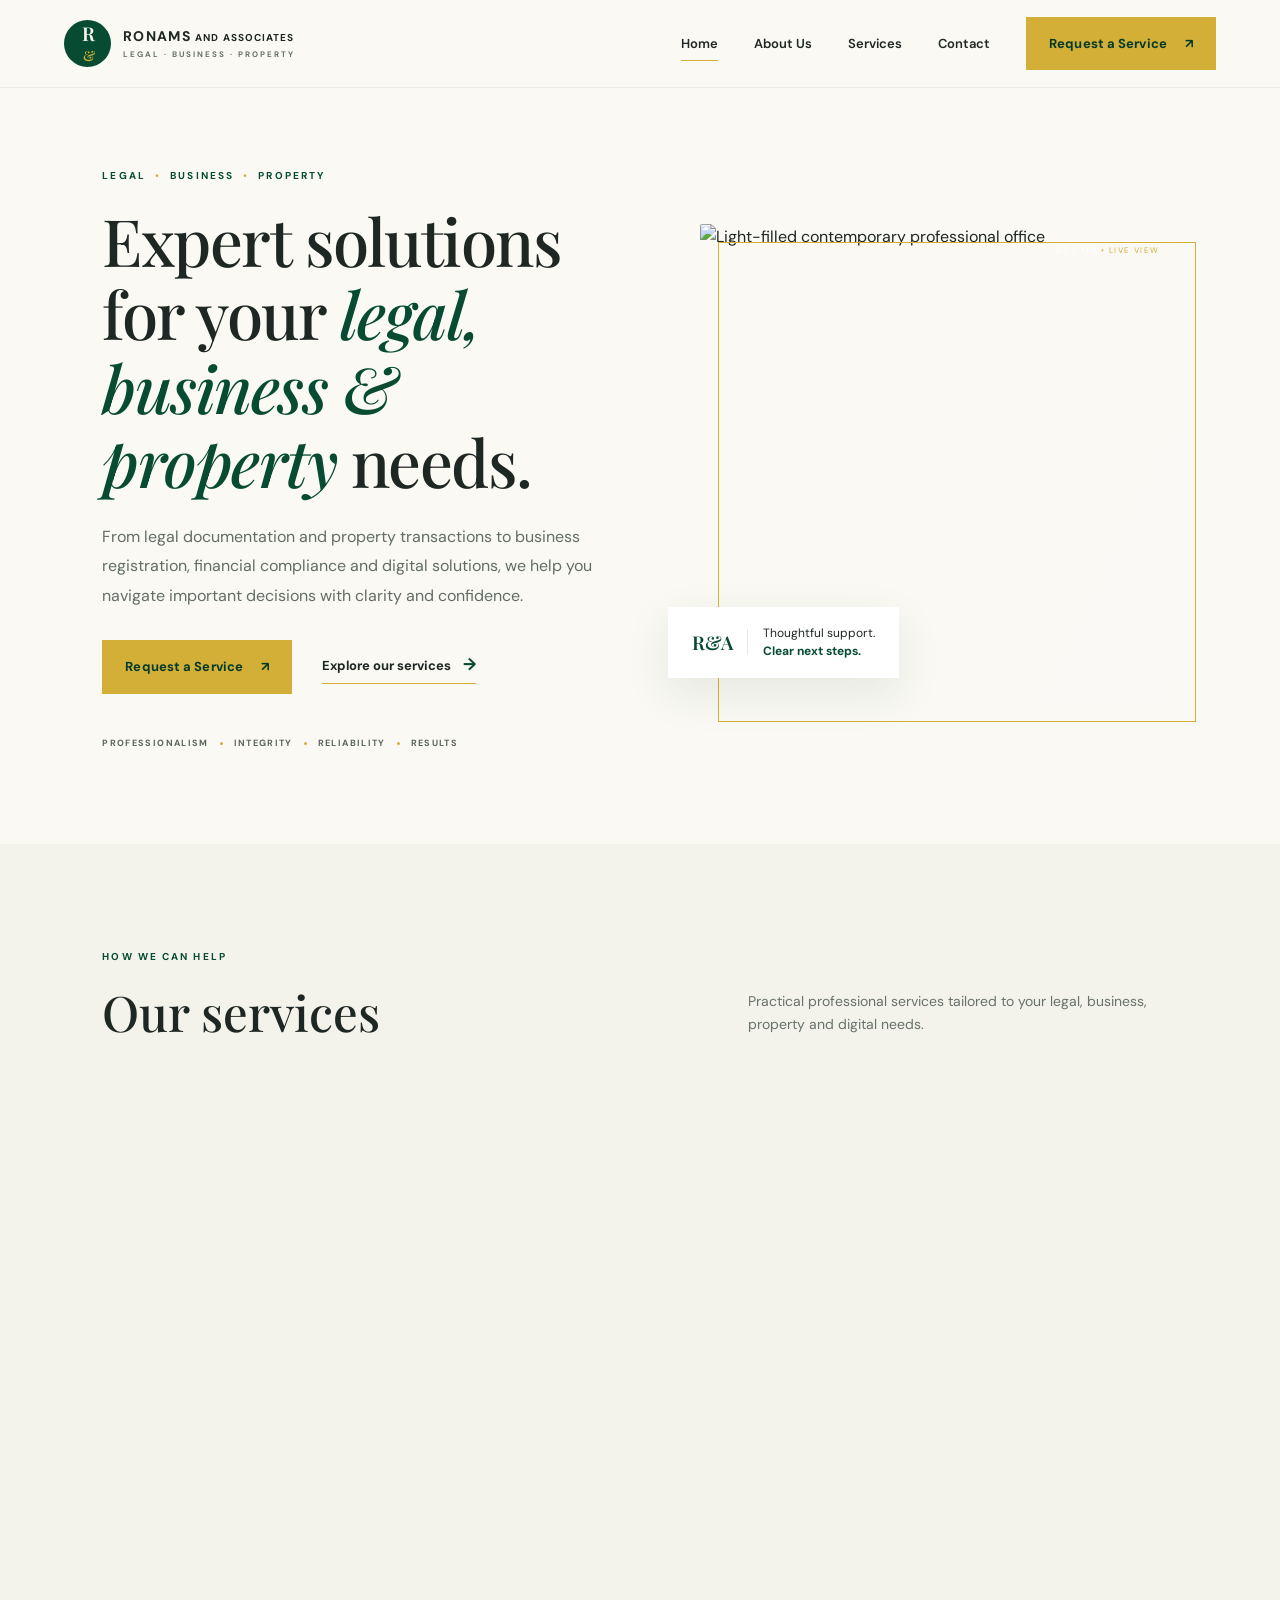
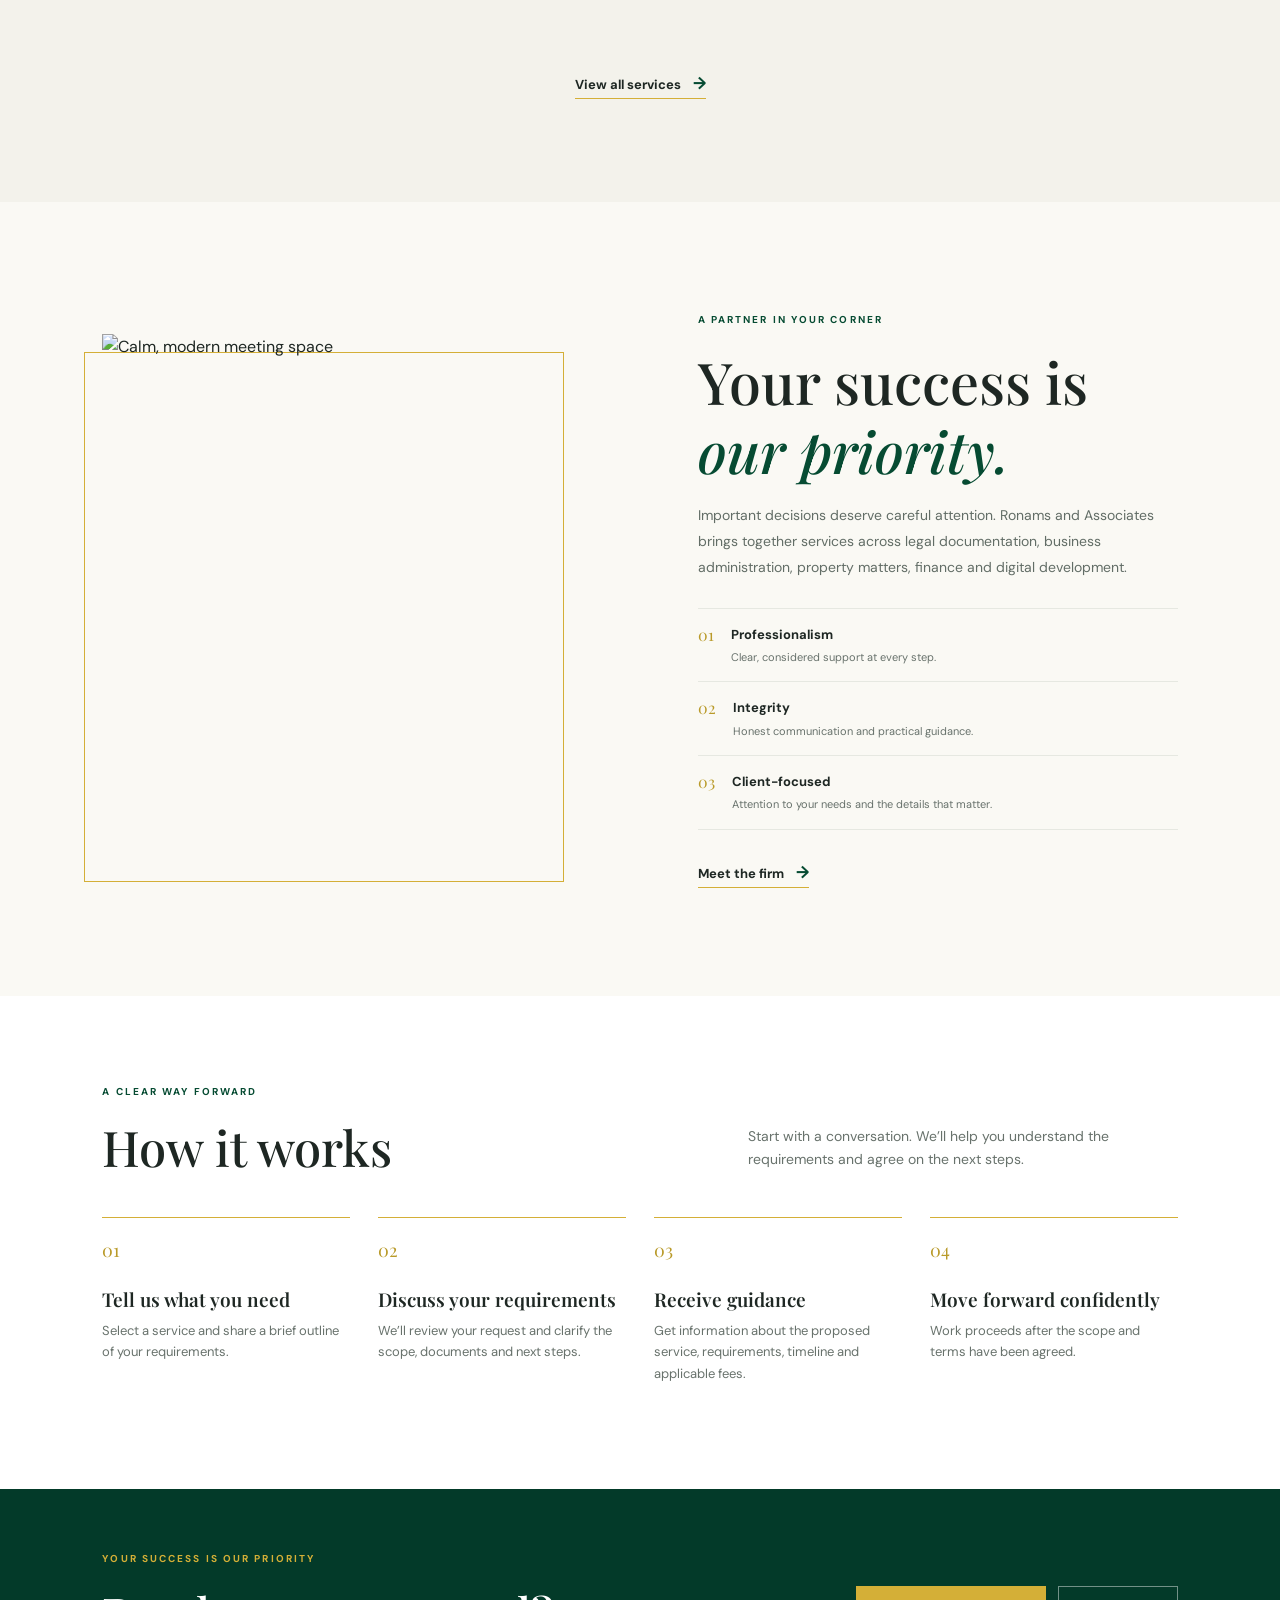
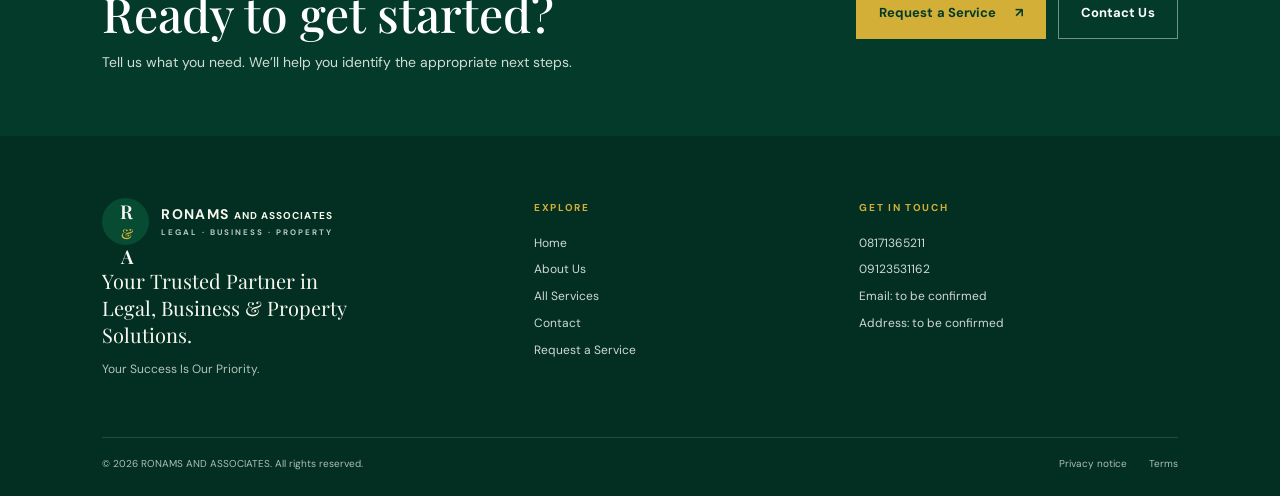
==== index.html @ 2ce117ce "Initial Ronams and Associates website" ====
<!doctype html>
<html lang="en"><head><meta charset="utf-8"><meta name="viewport" content="width=device-width,initial-scale=1"><meta name="theme-color" content="#064b32"><title>Ronams and Associates | Legal, Business & Property Solutions</title><meta name="description" content="Professional support for legal documentation, property matters, business registration, tax assistance and digital development in Nigeria."><meta property="og:title" content="Ronams and Associates"><meta property="og:description" content="Your trusted partner in legal, business and property solutions."><meta property="og:type" content="website"><link rel="icon" href="favicon.svg" type="image/svg+xml"><link rel="stylesheet" href="styles.css"><script defer src="config.js"></script><script defer src="site.js"></script></head><body>
<header class="header"><a class="brand" href="index.html" aria-label="Ronams and Associates home"><span class="brand-mark">R<span>&</span>A</span><span class="brand-name">RONAMS <b>AND ASSOCIATES</b><small>LEGAL · BUSINESS · PROPERTY</small></span></a><button class="menu-toggle" aria-expanded="false" aria-controls="nav" aria-label="Open menu"><i></i><i></i></button><nav id="nav" class="nav"><a class="active" href="index.html">Home</a><a href="about.html">About Us</a><a href="services.html">Services</a><a href="contact.html">Contact</a><a class="button button-gold nav-cta" href="request.html">Request a Service <span>↗</span></a></nav></header>
<main><section class="hero"><div class="hero-copy"><p class="eyebrow">LEGAL <span>•</span> BUSINESS <span>•</span> PROPERTY</p><h1>Expert solutions for your <em>legal, business & property</em> needs.</h1><p class="lead">From legal documentation and property transactions to business registration, financial compliance and digital solutions, we help you navigate important decisions with clarity and confidence.</p><div class="hero-actions"><a class="button button-gold" href="request.html">Request a Service <span>↗</span></a><a class="text-link" href="services.html">Explore our services <span>→</span></a></div><p class="trust-line"><span>Professionalism</span><i></i><span>Integrity</span><i></i><span>Reliability</span><i></i><span>Results</span></p></div><div class="hero-visual"><img src="https://images.unsplash.com/photo-1497366754035-f200968a6e72?auto=format&fit=crop&w=1200&q=85" alt="Light-filled contemporary professional office"><div class="image-caption"><span class="caption-mark">R&A</span><span>Thoughtful support.<br><b>Clear next steps.</b></span></div><span class="visual-index">01 / 04</span></div></section>
<section class="section services-preview"><div class="section-heading"><div><p class="eyebrow">HOW WE CAN HELP</p><h2>Our services</h2></div><p>Practical professional services tailored to your legal, business, property and digital needs.</p></div><div class="service-grid" id="service-grid"></div><div class="center"><a class="text-link" href="services.html">View all services <span>→</span></a></div></section>
<section class="values-section"><div class="values-image"><img src="https://images.unsplash.com/photo-1497366811353-6870744d04b2?auto=format&fit=crop&w=1100&q=85" alt="Calm, modern meeting space"></div><div class="values-copy"><p class="eyebrow">A PARTNER IN YOUR CORNER</p><h2>Your success is<br><em>our priority.</em></h2><p class="lead">Important decisions deserve careful attention. Ronams and Associates brings together services across legal documentation, business administration, property matters, finance and digital development.</p><div class="value-list"><div><b>01</b><span><strong>Professionalism</strong><small>Clear, considered support at every step.</small></span></div><div><b>02</b><span><strong>Integrity</strong><small>Honest communication and practical guidance.</small></span></div><div><b>03</b><span><strong>Client-focused</strong><small>Attention to your needs and the details that matter.</small></span></div></div><a class="text-link" href="about.html">Meet the firm <span>→</span></a></div></section>
<section class="section process"><div class="section-heading"><div><p class="eyebrow">A CLEAR WAY FORWARD</p><h2>How it works</h2></div><p>Start with a conversation. We’ll help you understand the requirements and agree on the next steps.</p></div><div class="steps"><article><span>01</span><h3>Tell us what you need</h3><p>Select a service and share a brief outline of your requirements.</p></article><article><span>02</span><h3>Discuss your requirements</h3><p>We’ll review your request and clarify the scope, documents and next steps.</p></article><article><span>03</span><h3>Receive guidance</h3><p>Get information about the proposed service, requirements, timeline and applicable fees.</p></article><article><span>04</span><h3>Move forward confidently</h3><p>Work proceeds after the scope and terms have been agreed.</p></article></div></section>
<section class="cta-band"><div><p class="eyebrow">YOUR SUCCESS IS OUR PRIORITY</p><h2>Ready to get started?</h2><p>Tell us what you need. We’ll help you identify the appropriate next steps.</p></div><div class="cta-actions"><a class="button button-gold" href="request.html">Request a Service <span>↗</span></a><a class="button button-outline" href="contact.html">Contact Us</a></div></section></main>
<footer id="footer"></footer></body></html>
---- styles.css ----
@import url('https://fonts.googleapis.com/css2?family=DM+Sans:wght@400;500;600;700&family=Playfair+Display:ital,wght@0,500;0,600;0,700;1,500;1,600&display=swap');
:root{--green:#064b32;--deep:#033a29;--gold:#d4af37;--ivory:#faf9f4;--white:#fff;--ink:#1e2723;--muted:#68726c;--line:#e6e8e1;--serif:'Playfair Display',Georgia,serif;--sans:'DM Sans',Arial,sans-serif}*{box-sizing:border-box}html{scroll-behavior:smooth}body{margin:0;background:var(--ivory);color:var(--ink);font-family:var(--sans);font-size:16px;line-height:1.65}img{max-width:100%;display:block}a{color:inherit;text-decoration:none}button,input,select,textarea{font:inherit}.header{height:88px;padding:0 max(5vw,24px);display:flex;align-items:center;justify-content:space-between;background:rgba(250,249,244,.96);position:sticky;top:0;z-index:20;border-bottom:1px solid rgba(30,39,35,.06);transition:box-shadow .25s}.header.scrolled{box-shadow:0 8px 28px #132a2010}.brand{display:flex;align-items:center;gap:12px}.brand-mark{font:600 19px var(--serif);color:var(--ivory);background:var(--green);height:47px;width:47px;border-radius:50%;display:grid;place-items:center;letter-spacing:-2px}.brand-mark span{color:var(--gold);font-size:14px}.brand-name{font-size:14px;letter-spacing:1.3px;font-weight:700;line-height:1.2}.brand-name b{font-size:10px;letter-spacing:1.1px}.brand-name small{display:block;font-size:8px;letter-spacing:2px;color:var(--muted);margin-top:5px}.nav{display:flex;align-items:center;gap:36px;font-size:13px;font-weight:600}.nav>a:not(.button){padding:12px 0;position:relative}.nav>a:not(.button):after{content:'';height:1px;width:0;position:absolute;bottom:5px;left:0;background:var(--gold);transition:width .2s}.nav>a:hover:after,.nav>a.active:after{width:100%}.menu-toggle{display:none}.button{display:inline-flex;align-items:center;justify-content:center;gap:18px;padding:15px 22px;font-weight:700;font-size:13px;letter-spacing:.1px;min-height:50px;border:1px solid transparent;transition:transform .2s,background .2s;cursor:pointer}.button:hover{transform:translateY(-2px)}.button-gold{background:var(--gold);color:var(--deep)}.button-gold:hover{background:#e1c354}.button-green{background:var(--green);color:white}.button-green:hover{background:var(--deep)}.button-outline{border-color:#ffffff70;color:white}.button-outline:hover{background:#ffffff12}.hero{min-height:635px;padding:70px max(8vw,32px) 74px;display:grid;grid-template-columns:1.03fr .97fr;gap:7vw;align-items:center;max-width:1600px;margin:auto}.hero-copy{padding:10px 0}.eyebrow{font-size:10px;letter-spacing:2.1px;font-weight:700;color:var(--green);margin:0 0 18px}.eyebrow span{color:var(--gold);padding:0 5px}.hero h1,.page-hero h1{font:500 clamp(44px,5.1vw,72px)/1.13 var(--serif);letter-spacing:-1.5px;margin:0 0 24px;max-width:690px}.hero h1 em,.page-hero h1 em,.values-copy h2 em,.about-intro h2 em{color:var(--green);font-weight:500}.lead{font-size:16px;color:#626d66;line-height:1.85;max-width:560px}.hero-actions{display:flex;align-items:center;gap:30px;margin-top:30px}.text-link{font-size:13px;font-weight:700;border-bottom:1px solid var(--gold);padding-bottom:5px}.text-link span{color:var(--green);padding-left:9px;font-size:17px}.trust-line{display:flex;align-items:center;gap:11px;margin-top:42px;text-transform:uppercase;font-size:9px;letter-spacing:1.35px;font-weight:700;color:#59645d}.trust-line i{height:3px;width:3px;background:var(--gold);border-radius:50%}.hero-visual{height:480px;position:relative}.hero-visual>img{width:100%;height:100%;object-fit:cover;object-position:center;border-radius:2px}.hero-visual:after{content:'';position:absolute;inset:18px -18px -18px 18px;border:1px solid var(--gold);z-index:-1}.image-caption{position:absolute;left:-32px;bottom:26px;background:white;padding:17px 24px;display:flex;align-items:center;gap:15px;box-shadow:0 15px 45px #203c2a18;font-size:12px;line-height:1.55}.image-caption b{color:var(--green)}.caption-mark{font:600 19px var(--serif);color:var(--green);border-right:1px solid var(--line);padding-right:14px}.visual-index{position:absolute;top:18px;right:18px;color:white;font-size:10px;letter-spacing:1.4px}.section{padding:105px max(8vw,32px);max-width:1600px;margin:0 auto}.services-preview{background:#f3f2eb;max-width:none;padding-left:max(8vw,32px);padding-right:max(8vw,32px)}.section-heading{display:flex;justify-content:space-between;align-items:end;gap:40px;margin-bottom:40px;max-width:1360px;margin-left:auto;margin-right:auto}.section-heading h2,.values-copy h2,.about-intro h2,.values-page h2,.audience h2,.contact-info h2,.form-card h2,.request-aside h2{font:500 clamp(34px,4vw,49px)/1.2 var(--serif);margin:0}.section-heading>p{max-width:430px;color:var(--muted);font-size:14px;margin:0 0 6px}.service-grid{display:grid;grid-template-columns:repeat(4,1fr);gap:15px;max-width:1360px;margin:0 auto 32px}.service-card{background:var(--white);border:1px solid #ecece7;padding:27px 24px 23px;min-height:234px;display:flex;flex-direction:column;transition:transform .22s,border-color .22s,box-shadow .22s}.service-card:hover{transform:translateY(-4px);border-color:#d5bf68;box-shadow:0 12px 35px #173b2810}.service-icon{width:39px;height:39px;display:grid;place-items:center;border:1px solid #e1d7ac;color:var(--green);font:18px var(--serif);margin-bottom:19px}.service-card h3{font:600 19px/1.28 var(--serif);margin:0 0 8px}.service-card p{font-size:12px;color:var(--muted);line-height:1.65;margin:0 0 16px}.service-card a{font-size:11px;font-weight:700;color:var(--green);margin-top:auto}.service-card a span{color:var(--gold);padding-left:6px}.center{text-align:center}.values-section{display:grid;grid-template-columns:1fr 1fr;max-width:1450px;margin:0 auto;padding:110px max(8vw,32px);gap:9vw;align-items:center}.values-image{height:530px;position:relative}.values-image:before{content:'';position:absolute;left:-18px;top:18px;bottom:-18px;right:18px;border:1px solid var(--gold);z-index:-1}.values-image img{width:100%;height:100%;object-fit:cover}.values-copy h2{font-size:clamp(41px,4.5vw,58px);margin-bottom:18px}.values-copy .lead{font-size:14px}.value-list{margin:27px 0 28px;border-top:1px solid var(--line)}.value-list>div{display:flex;gap:17px;padding:15px 0;border-bottom:1px solid var(--line)}.value-list>div>b{color:#b99a29;font:16px var(--serif)}.value-list strong,.value-list small{display:block}.value-list strong{font-size:13px}.value-list small{font-size:11px;color:var(--muted);margin-top:3px}.process{padding-top:88px;padding-bottom:105px;background:white;max-width:none}.process .section-heading,.steps{max-width:1360px}.steps{margin:auto;display:grid;grid-template-columns:repeat(4,1fr);gap:28px}.steps article{border-top:1px solid var(--gold);padding-top:20px}.steps article>span{font:18px var(--serif);color:#b99a29}.steps h3{font:600 19px var(--serif);margin:20px 0 8px}.steps p{font-size:13px;color:var(--muted);margin:0}.cta-band{background:var(--deep);color:white;padding:62px max(8vw,32px);display:flex;align-items:center;justify-content:space-between;gap:40px}.cta-band .eyebrow{color:var(--gold)}.cta-band h2{font:500 clamp(34px,4vw,48px)/1.2 var(--serif);margin:0 0 8px}.cta-band p:not(.eyebrow){margin:0;color:#d2ddd5;font-size:14px}.cta-actions{display:flex;gap:12px;flex-wrap:wrap}.footer{background:#022f22;color:#f6f6ee;padding:62px max(8vw,32px) 24px}.footer-top{display:grid;grid-template-columns:1.4fr 1fr 1.2fr;gap:60px;padding-bottom:45px}.footer .brand-name small{color:#bac9c0}.footer-tag{font:20px var(--serif);max-width:260px;margin:22px 0 10px}.footer-message{color:#b5c5bb;font-size:12px}.footer-col h3{font-size:10px;letter-spacing:1.7px;color:var(--gold);margin:2px 0 17px}.footer-col a,.footer-col p{display:block;font-size:12px;color:#d1d9d4;margin:7px 0}.footer-bottom{border-top:1px solid #ffffff22;padding-top:18px;display:flex;justify-content:space-between;font-size:10px;color:#aebfb5}.footer-legal{display:flex;gap:22px}.page-hero{padding:92px max(8vw,32px) 64px;background:#f1f0e9}.page-hero h1{max-width:850px;font-size:clamp(44px,6vw,72px)}.page-hero .lead{margin-bottom:0}.breadcrumb{display:flex;gap:10px;align-items:center;color:#747e77;font-size:11px;margin-top:32px}.breadcrumb a{color:var(--green);font-weight:700}.breadcrumb span{color:var(--gold)}.about-intro{display:grid;grid-template-columns:1fr 1fr;gap:10vw;align-items:start}.about-intro h2{font-size:43px}.about-intro>div:nth-child(2) p:not(.lead){font-size:14px;color:var(--muted)}.about-image{height:480px;position:relative}.about-image>img{width:100%;height:100%;object-fit:cover;filter:brightness(.77)}.about-image>div{position:absolute;left:12%;bottom:11%;color:white}.about-image span{display:block;color:var(--gold);font-size:10px;letter-spacing:2px;margin-bottom:16px}.about-image b{font:500 clamp(32px,4vw,54px)/1.25 var(--serif)}.values-page h2{margin-bottom:35px}.value-cards{display:grid;grid-template-columns:repeat(3,1fr);gap:15px}.value-cards article{background:#fff;padding:25px;min-height:185px}.value-cards article span{font:16px var(--serif);color:#b99a29}.value-cards h3{font:600 19px var(--serif);margin:16px 0 6px}.value-cards p{font-size:12px;color:var(--muted);margin:0}.audience{display:flex;justify-content:space-between;gap:60px;align-items:center;background:#f1f0e9;max-width:none}.audience-tags{display:flex;gap:9px;flex-wrap:wrap;max-width:670px}.audience-tags span{padding:11px 15px;background:white;border:1px solid var(--line);font-size:12px}.service-details{padding-top:48px;padding-bottom:90px}.detail-card{scroll-margin-top:105px;display:grid;grid-template-columns:.7fr 1.3fr;gap:9vw;padding:52px 0;border-bottom:1px solid var(--line)}.detail-card:first-child{padding-top:35px}.detail-no{font:13px var(--serif);color:#b99a29}.detail-card h2{font:500 clamp(30px,3vw,39px) var(--serif);margin:13px 0}.detail-card .description{font-size:14px;color:var(--muted);max-width:380px}.detail-content{padding-top:12px}.detail-content h3{font:600 17px var(--serif);margin:0 0 13px}.detail-content ul{padding:0;list-style:none;display:grid;grid-template-columns:1fr 1fr;gap:8px 24px;margin:0 0 24px}.detail-content li{font-size:13px;color:#56635b;padding-left:17px;position:relative}.detail-content li:before{content:'·';position:absolute;left:0;color:var(--gold);font-size:20px;top:-4px}.detail-content .caveat{font-size:11px;color:#747e77;background:#f2f1e9;border-left:2px solid var(--gold);padding:12px 15px;margin:18px 0}.detail-content .button{margin-top:9px}.contact-layout,.request-layout{display:grid;grid-template-columns:.8fr 1.2fr;gap:10vw;align-items:start}.contact-info{padding-top:14px}.contact-info>p:not(.eyebrow){color:var(--muted);font-size:14px;max-width:350px}.contact-row{padding:19px 0;border-bottom:1px solid var(--line)}.contact-row>span{font-size:9px;letter-spacing:1.6px;color:var(--muted);display:block;margin-bottom:6px}.contact-row>a{font:20px var(--serif);color:var(--green)}.contact-row>a b{font:14px var(--sans);color:var(--gold);padding-left:8px}.contact-row>p{margin:0;font-size:13px;color:#727d75}.small-note,.privacy{font-size:11px;color:#768078;line-height:1.7}.form-card{background:white;padding:37px 38px;border:1px solid #eeeee8;box-shadow:0 12px 40px #173b2808}.form-card h2{font-size:31px;margin-bottom:23px}.form-card>label,.form-grid label{display:block;font-size:11px;font-weight:700;margin-bottom:15px}.form-card input:not([type=checkbox]),.form-card select,.form-card textarea{display:block;width:100%;margin-top:7px;background:#fcfcfa;border:1px solid #dfe3dd;padding:12px 13px;color:var(--ink);font-size:13px;outline:none;transition:border .2s}.form-card input:focus,.form-card select:focus,.form-card textarea:focus{border-color:var(--green);box-shadow:0 0 0 3px #064b3212}.form-card input::placeholder,.form-card textarea::placeholder{color:#a1aaa3}.form-card textarea{resize:vertical}.optional{color:#828c84;font-weight:400}.form-card .consent{display:flex;gap:9px;align-items:flex-start;font-size:11px;line-height:1.5;font-weight:500}.consent input{accent-color:var(--green);margin-top:2px}.form-status{font-size:12px;margin-top:12px;color:var(--green)}.form-status.error{color:#a33327}.request-layout{grid-template-columns:.6fr 1.4fr;gap:7vw}.request-aside{padding-top:15px}.request-aside h2{font-size:36px}.request-aside>p:not(.eyebrow){font-size:13px;color:var(--muted)}.aside-rule{width:50px;height:2px;background:var(--gold);margin:25px 0}.request-form{padding:37px}.form-grid{display:grid;grid-template-columns:1fr 1fr;gap:0 16px}.form-grid .full{grid-column:1/-1}.form-card select:disabled{color:#929b94}.confirm-panel{border-top:1px solid var(--line);margin-top:20px;padding-top:17px}.confirm-panel h3{font:22px var(--serif);margin:0 0 8px}.confirm-panel p{font-size:12px;color:var(--muted)}.confirm-panel .contact-options{display:flex;gap:10px;flex-wrap:wrap;margin-top:14px}.confirm-panel[hidden]{display:none}
@media(max-width:950px){.hero{gap:5vw;padding-left:6vw;padding-right:6vw}.hero-visual{height:410px}.service-grid{grid-template-columns:repeat(2,1fr)}.section{padding:80px 6vw}.values-section{padding-left:6vw;padding-right:6vw;gap:7vw}.values-image{height:440px}.nav{gap:22px}.contact-layout{gap:6vw}.footer-top{gap:30px}.request-layout{gap:4vw}.detail-card{gap:5vw}}
@media(max-width:700px){body{font-size:15px}.header{height:72px;padding:0 20px}.brand-mark{height:41px;width:41px}.brand-name{font-size:12px}.brand-name b{font-size:9px}.menu-toggle{display:flex;border:0;background:transparent;width:44px;height:44px;flex-direction:column;justify-content:center;align-items:center;gap:6px;cursor:pointer}.menu-toggle i{height:1px;background:var(--green);width:22px;transition:transform .2s}.menu-toggle[aria-expanded=true] i:first-child{transform:translateY(3.5px) rotate(45deg)}.menu-toggle[aria-expanded=true] i:last-child{transform:translateY(-3.5px) rotate(-45deg)}.nav{display:none;position:absolute;top:71px;left:0;right:0;padding:18px 22px 25px;background:var(--ivory);border-bottom:1px solid var(--line);box-shadow:0 12px 20px #122a2014;align-items:stretch;gap:3px}.nav.open{display:flex;flex-direction:column}.nav>a:not(.button){padding:12px 0}.nav-cta{margin-top:8px}.hero{display:flex;flex-direction:column;align-items:stretch;padding:58px 24px 60px;gap:38px}.hero h1{font-size:46px;letter-spacing:-.7px}.hero .lead{font-size:14px}.hero-visual{height:350px;margin-right:11px}.hero-visual:after{right:-11px;bottom:-11px}.image-caption{left:-7px;bottom:18px;padding:13px 16px}.trust-line{font-size:8px;gap:7px;margin-top:30px;letter-spacing:.7px}.hero-actions{gap:20px;flex-wrap:wrap}.button{padding:13px 17px;min-height:47px}.section{padding:72px 24px}.section-heading{display:block;margin-bottom:28px}.section-heading>p{margin-top:12px;font-size:13px}.section-heading h2,.values-copy h2,.about-intro h2,.values-page h2,.audience h2,.contact-info h2,.form-card h2,.request-aside h2{font-size:36px}.services-preview{padding-left:24px;padding-right:24px}.service-grid{grid-template-columns:1fr 1fr;gap:9px}.service-card{padding:19px 16px;min-height:235px}.service-card h3{font-size:17px}.service-card p{font-size:11px}.service-icon{margin-bottom:14px}.values-section{display:flex;flex-direction:column;padding:73px 24px;gap:42px}.values-image{height:350px;width:calc(100% - 10px);margin-left:10px}.values-copy .lead{font-size:13px}.process{padding-top:68px;padding-bottom:72px}.steps{grid-template-columns:1fr 1fr;gap:29px 18px}.steps h3{font-size:17px;margin-top:13px}.steps p{font-size:12px}.cta-band{padding:47px 24px;align-items:flex-start;flex-direction:column;gap:23px}.cta-band h2{font-size:37px}.cta-band p:not(.eyebrow){font-size:13px}.footer{padding:48px 24px 20px}.footer-top{grid-template-columns:1fr 1fr;gap:28px 15px;padding-bottom:27px}.footer-brand{grid-column:1/-1}.footer-bottom{gap:14px;flex-direction:column}.footer-legal{gap:18px}.page-hero{padding:66px 24px 43px}.page-hero h1{font-size:47px;letter-spacing:-.8px}.page-hero .lead{font-size:14px}.breadcrumb{margin-top:22px}.about-intro{display:block}.about-intro>div:nth-child(2){margin-top:22px}.about-intro h2{font-size:37px}.about-image{height:370px}.about-image>div{left:8%;bottom:8%}.value-cards{grid-template-columns:1fr 1fr;gap:9px}.value-cards article{padding:18px;min-height:187px}.value-cards h3{font-size:17px}.value-cards p{font-size:11px}.audience{display:block}.audience-tags{margin-top:22px}.audience-tags span{font-size:11px}.detail-card{grid-template-columns:1fr;gap:7px;padding:34px 0}.detail-card:first-child{padding-top:10px}.detail-content{padding-top:0}.detail-content ul{gap:7px 12px}.detail-content li{font-size:12px}.contact-layout,.request-layout{grid-template-columns:1fr;gap:35px}.contact-info{padding-top:0}.form-card,.request-form{padding:26px 20px}.form-grid{grid-template-columns:1fr;gap:0}.form-grid .full{grid-column:auto}.request-aside h2{max-width:390px}.confirm-panel .contact-options{flex-direction:column;align-items:flex-start}}
@media(max-width:380px){.hero h1{font-size:41px}.service-grid{grid-template-columns:1fr}.service-card{min-height:unset}.trust-line{flex-wrap:wrap}.steps{grid-template-columns:1fr}.value-cards{grid-template-columns:1fr}.page-hero h1{font-size:41px}}
@media(prefers-reduced-motion:reduce){*,*::before,*::after{scroll-behavior:auto!important;transition:none!important;animation:none!important}}
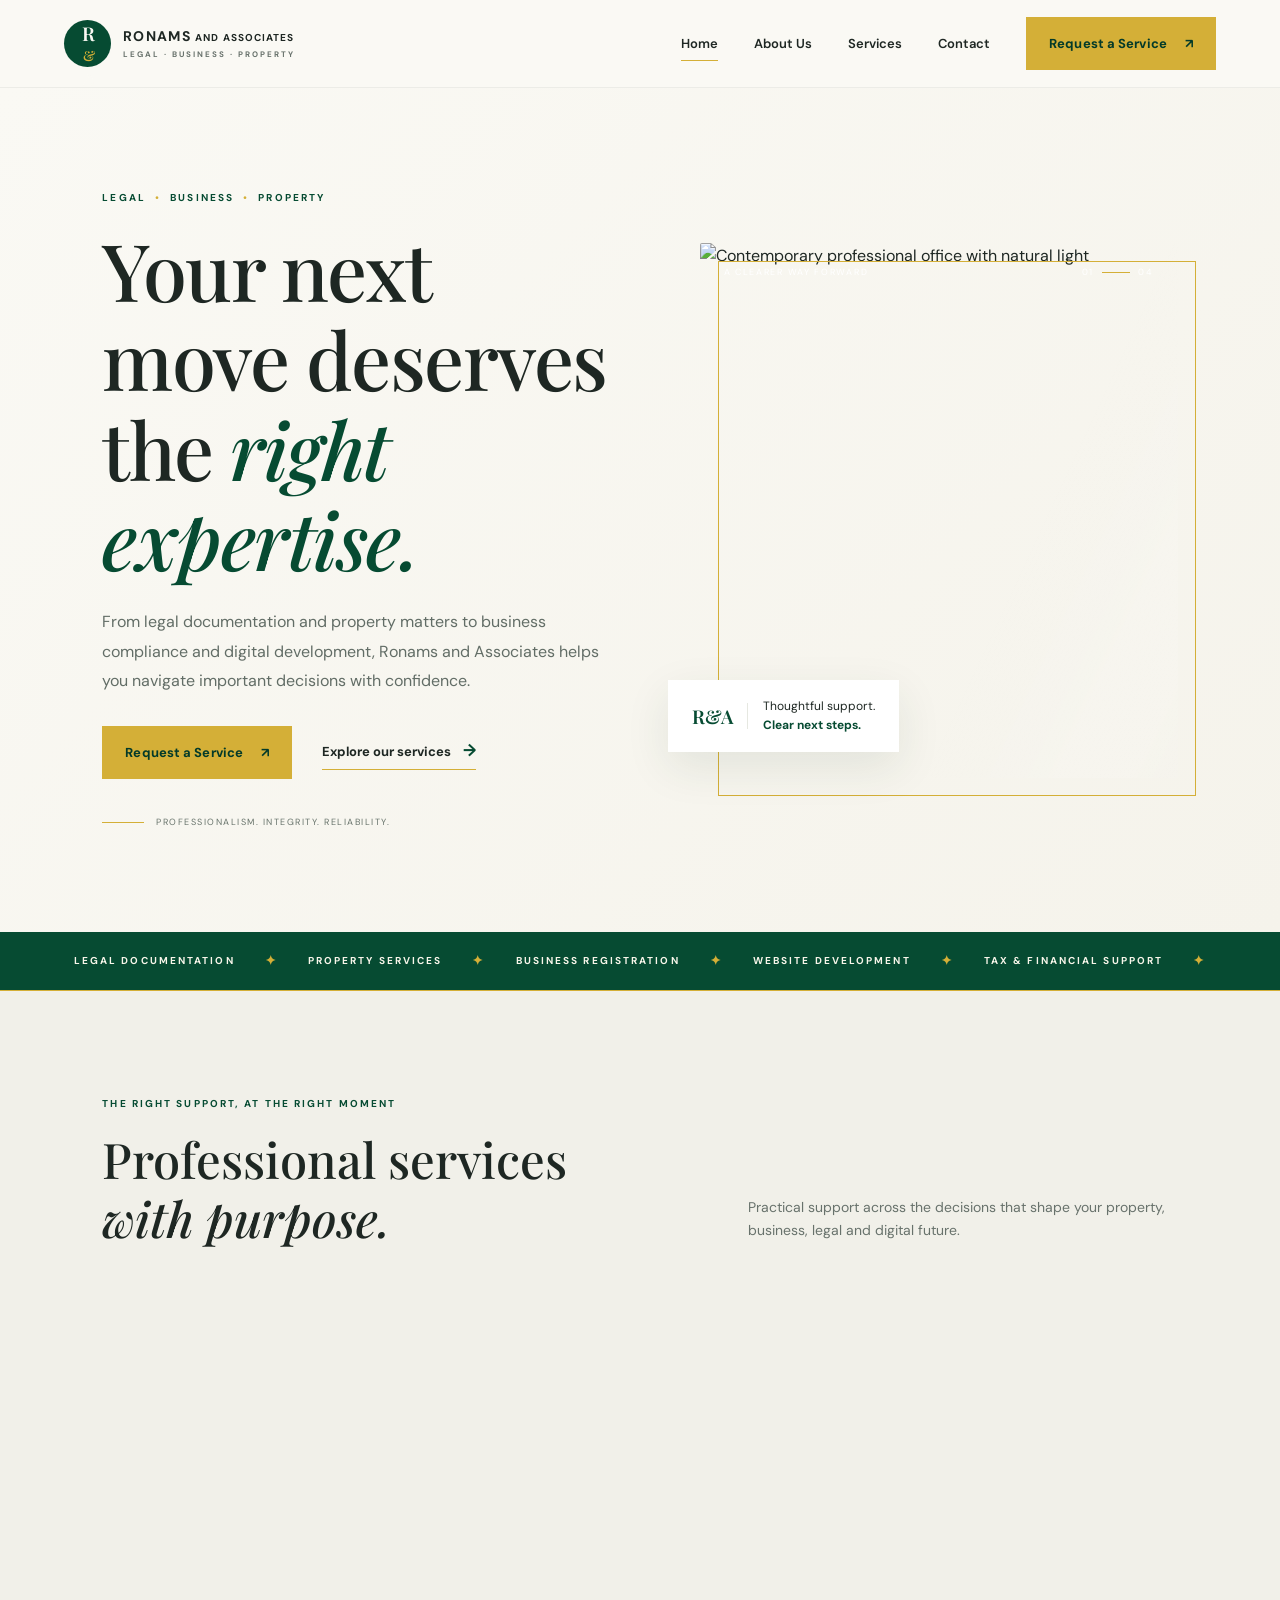
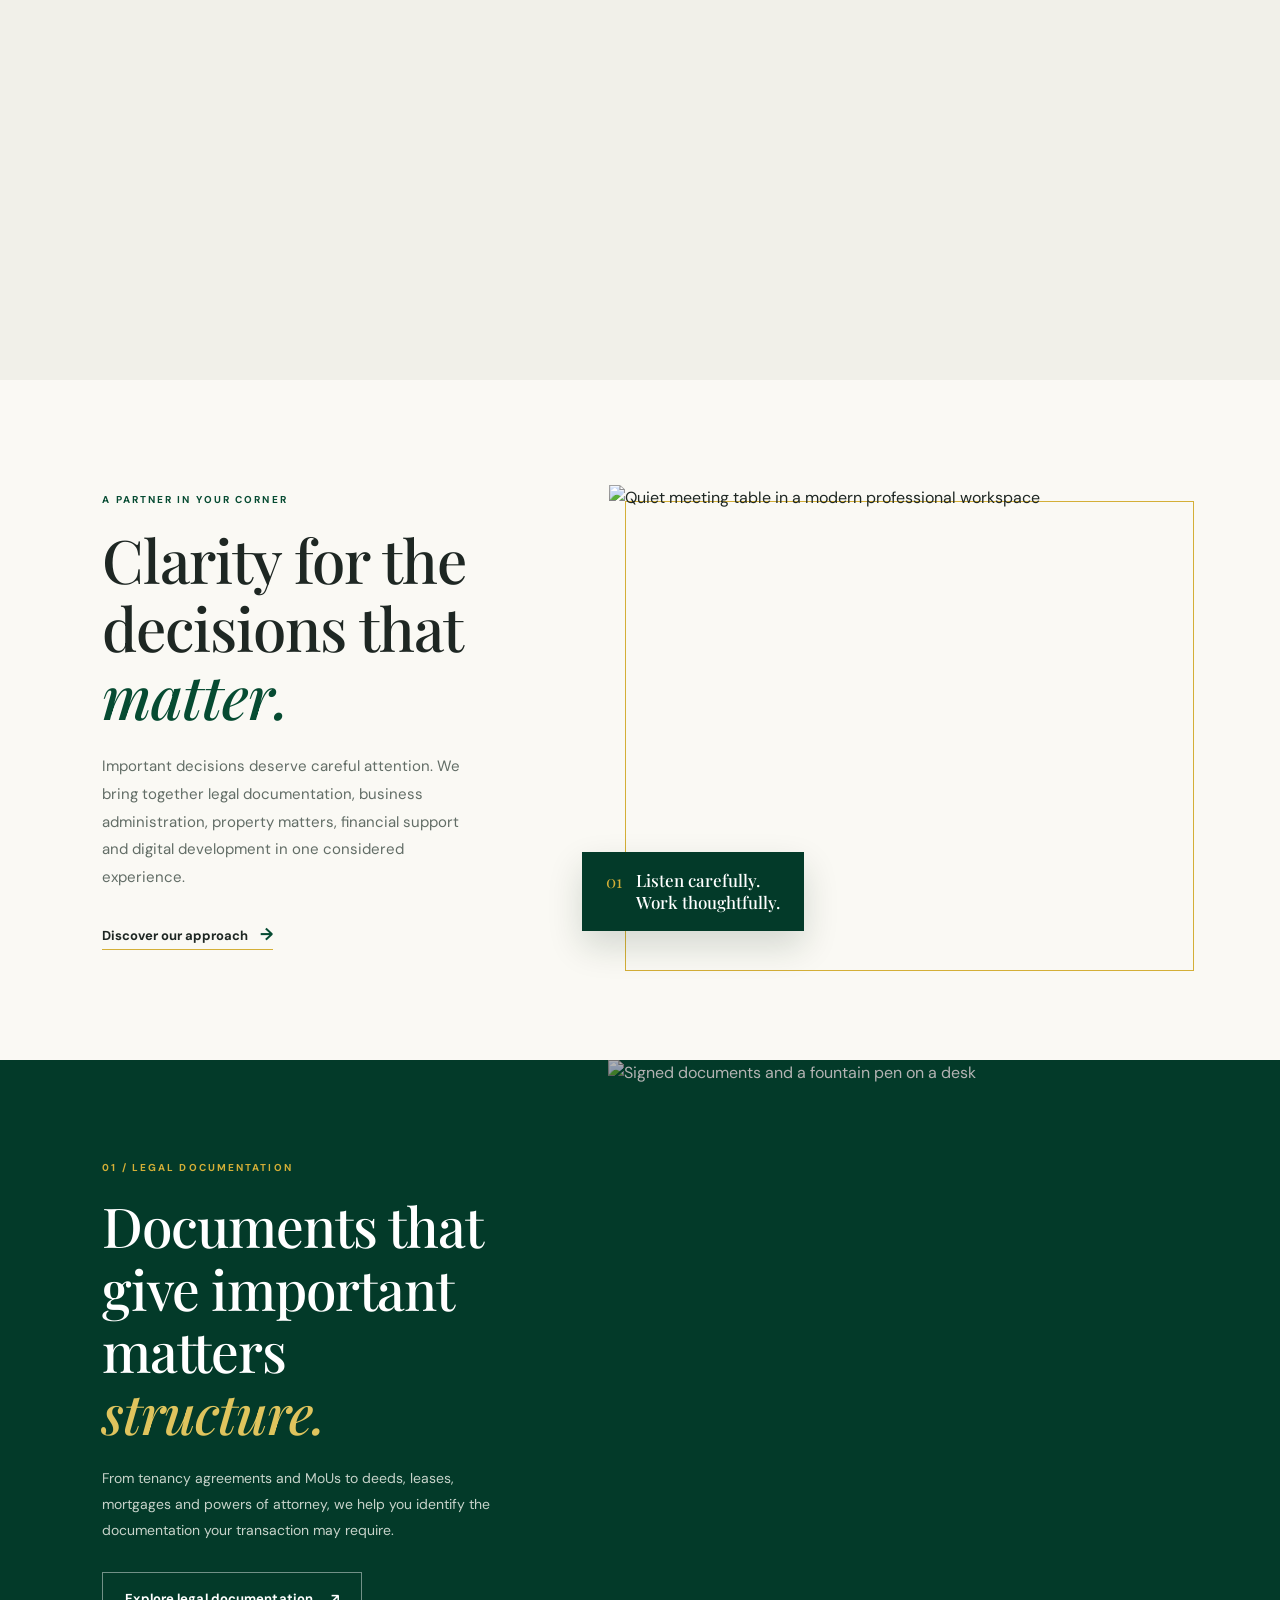
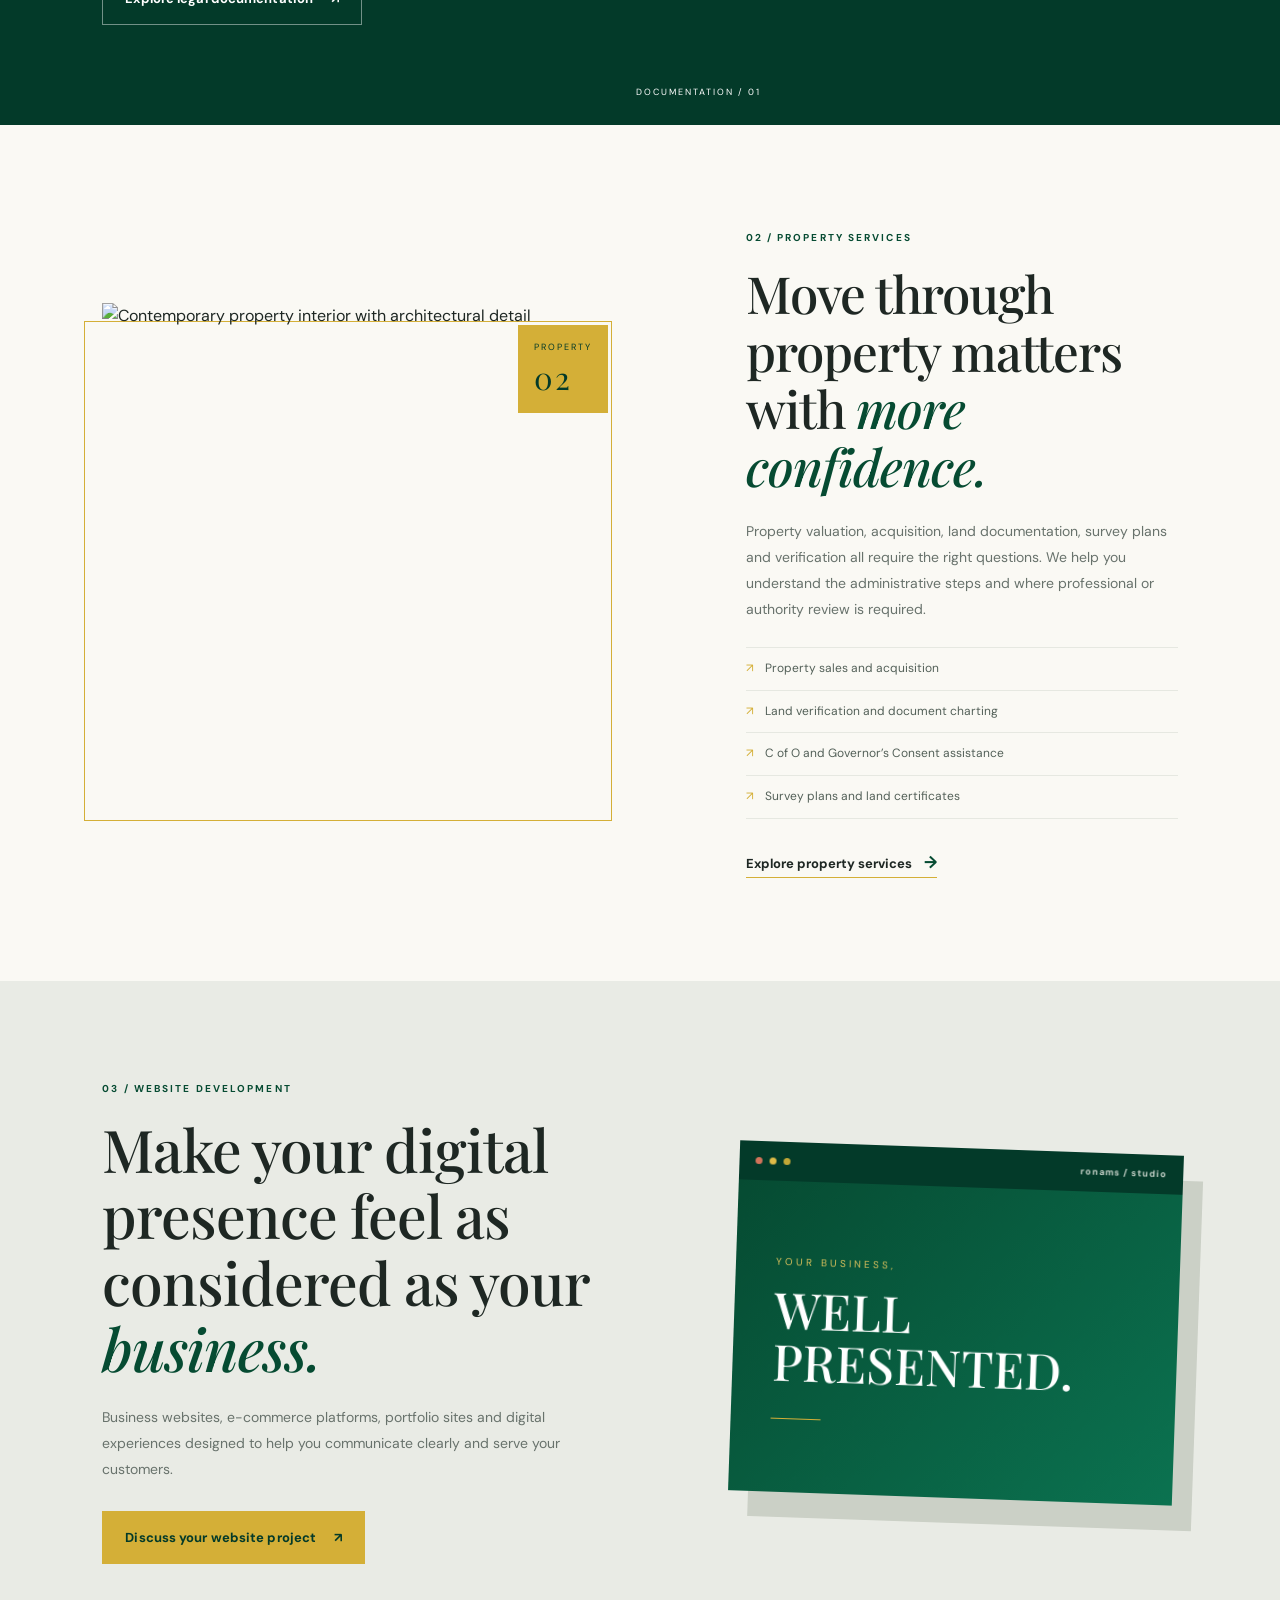
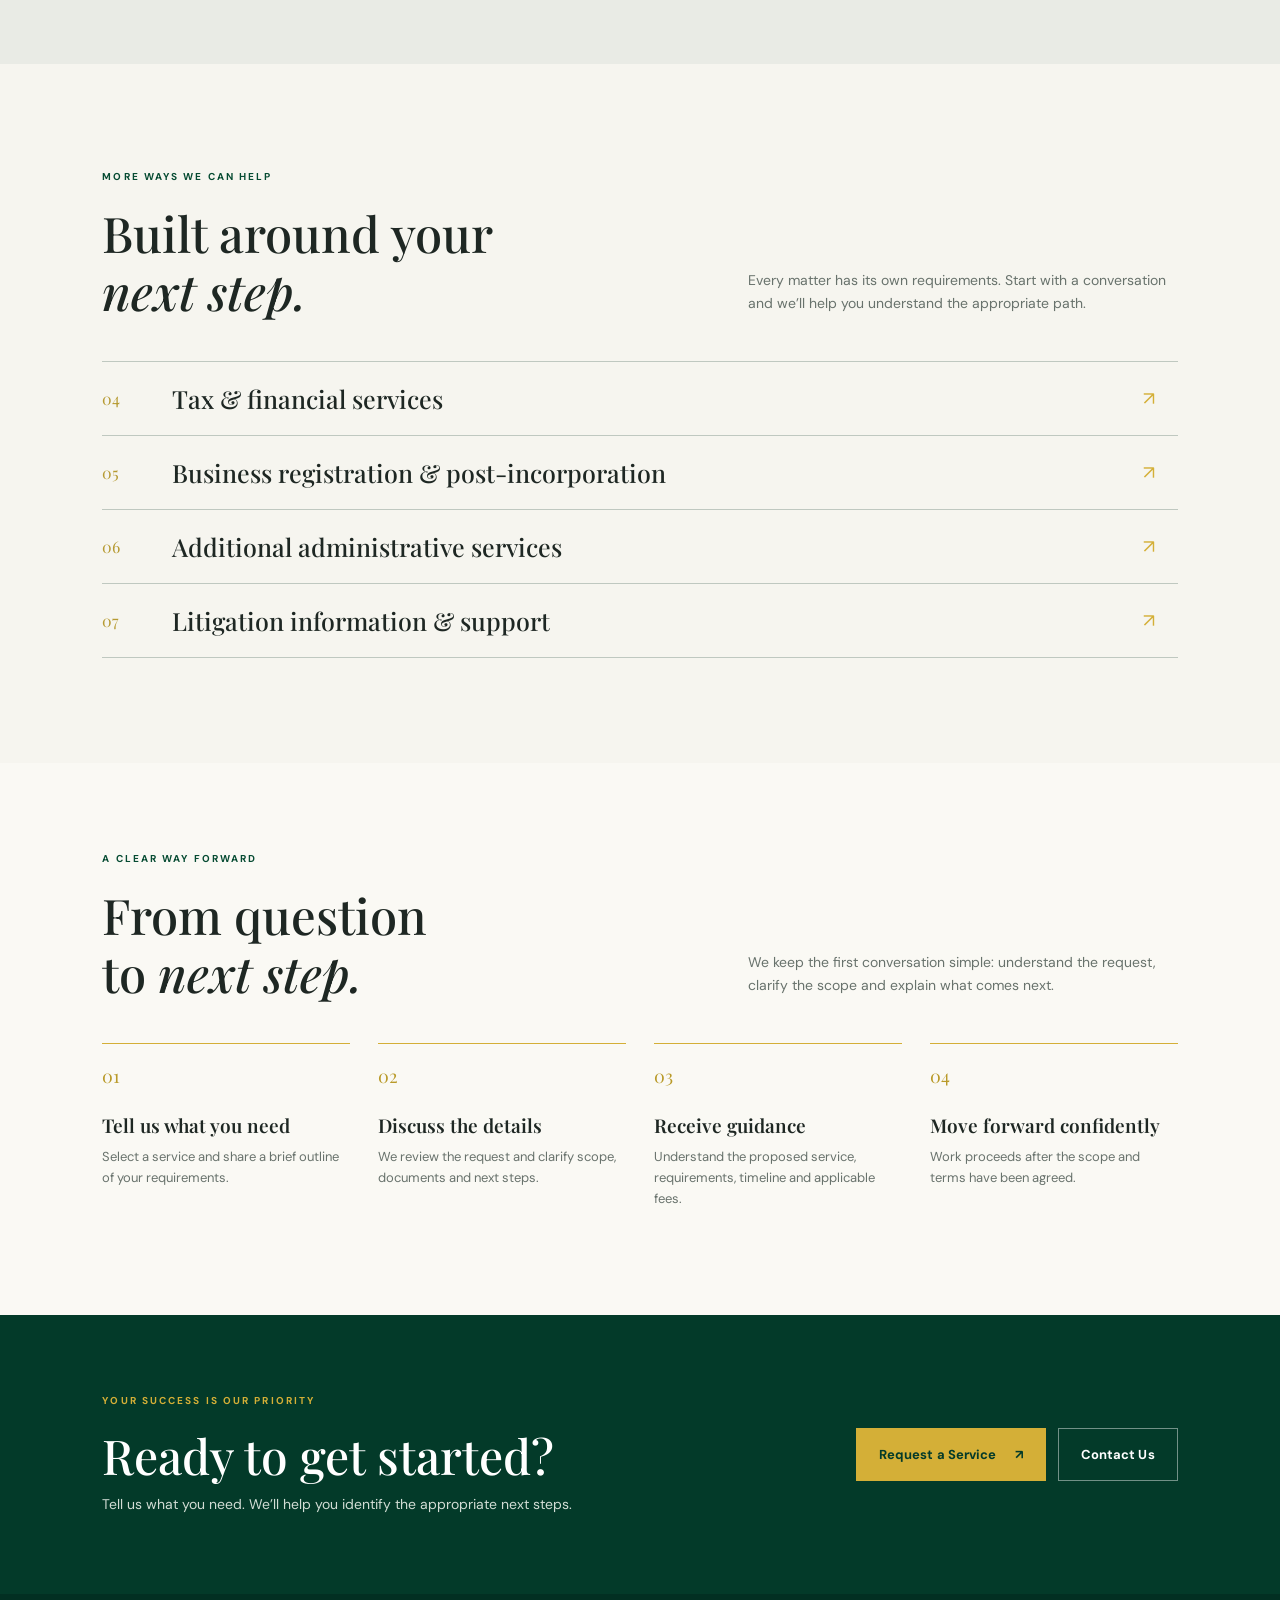
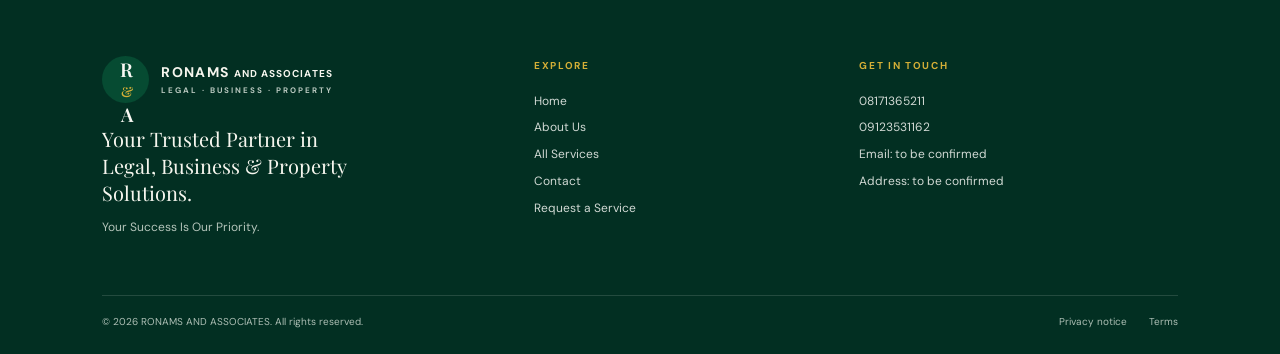
==== commit 70e2e409: "Redesign Ronams website experience" ====
--- a/index.html
+++ b/index.html
@@ -1,10 +1,24 @@
 <!doctype html>
-<html lang="en"><head><meta charset="utf-8"><meta name="viewport" content="width=device-width,initial-scale=1"><meta name="theme-color" content="#064b32"><title>Ronams and Associates | Legal, Business & Property Solutions</title><meta name="description" content="Professional support for legal documentation, property matters, business registration, tax assistance and digital development in Nigeria."><meta property="og:title" content="Ronams and Associates"><meta property="og:description" content="Your trusted partner in legal, business and property solutions."><meta property="og:type" content="website"><link rel="icon" href="favicon.svg" type="image/svg+xml"><link rel="stylesheet" href="styles.css"><script defer src="config.js"></script><script defer src="site.js"></script></head><body>
-<header class="header"><a class="brand" href="index.html" aria-label="Ronams and Associates home"><span class="brand-mark">R<span>&</span>A</span><span class="brand-name">RONAMS <b>AND ASSOCIATES</b><small>LEGAL · BUSINESS · PROPERTY</small></span></a><button class="menu-toggle" aria-expanded="false" aria-controls="nav" aria-label="Open menu"><i></i><i></i></button><nav id="nav" class="nav"><a class="active" href="index.html">Home</a><a href="about.html">About Us</a><a href="services.html">Services</a><a href="contact.html">Contact</a><a class="button button-gold nav-cta" href="request.html">Request a Service <span>↗</span></a></nav></header>
-<main><section class="hero"><div class="hero-copy"><p class="eyebrow">LEGAL <span>•</span> BUSINESS <span>•</span> PROPERTY</p><h1>Expert solutions for your <em>legal, business & property</em> needs.</h1><p class="lead">From legal documentation and property transactions to business registration, financial compliance and digital solutions, we help you navigate important decisions with clarity and confidence.</p><div class="hero-actions"><a class="button button-gold" href="request.html">Request a Service <span>↗</span></a><a class="text-link" href="services.html">Explore our services <span>→</span></a></div><p class="trust-line"><span>Professionalism</span><i></i><span>Integrity</span><i></i><span>Reliability</span><i></i><span>Results</span></p></div><div class="hero-visual"><img src="https://images.unsplash.com/photo-1497366754035-f200968a6e72?auto=format&fit=crop&w=1200&q=85" alt="Light-filled contemporary professional office"><div class="image-caption"><span class="caption-mark">R&A</span><span>Thoughtful support.<br><b>Clear next steps.</b></span></div><span class="visual-index">01 / 04</span></div></section>
-<section class="section services-preview"><div class="section-heading"><div><p class="eyebrow">HOW WE CAN HELP</p><h2>Our services</h2></div><p>Practical professional services tailored to your legal, business, property and digital needs.</p></div><div class="service-grid" id="service-grid"></div><div class="center"><a class="text-link" href="services.html">View all services <span>→</span></a></div></section>
-<section class="values-section"><div class="values-image"><img src="https://images.unsplash.com/photo-1497366811353-6870744d04b2?auto=format&fit=crop&w=1100&q=85" alt="Calm, modern meeting space"></div><div class="values-copy"><p class="eyebrow">A PARTNER IN YOUR CORNER</p><h2>Your success is<br><em>our priority.</em></h2><p class="lead">Important decisions deserve careful attention. Ronams and Associates brings together services across legal documentation, business administration, property matters, finance and digital development.</p><div class="value-list"><div><b>01</b><span><strong>Professionalism</strong><small>Clear, considered support at every step.</small></span></div><div><b>02</b><span><strong>Integrity</strong><small>Honest communication and practical guidance.</small></span></div><div><b>03</b><span><strong>Client-focused</strong><small>Attention to your needs and the details that matter.</small></span></div></div><a class="text-link" href="about.html">Meet the firm <span>→</span></a></div></section>
-<section class="section process"><div class="section-heading"><div><p class="eyebrow">A CLEAR WAY FORWARD</p><h2>How it works</h2></div><p>Start with a conversation. We’ll help you understand the requirements and agree on the next steps.</p></div><div class="steps"><article><span>01</span><h3>Tell us what you need</h3><p>Select a service and share a brief outline of your requirements.</p></article><article><span>02</span><h3>Discuss your requirements</h3><p>We’ll review your request and clarify the scope, documents and next steps.</p></article><article><span>03</span><h3>Receive guidance</h3><p>Get information about the proposed service, requirements, timeline and applicable fees.</p></article><article><span>04</span><h3>Move forward confidently</h3><p>Work proceeds after the scope and terms have been agreed.</p></article></div></section>
-<section class="cta-band"><div><p class="eyebrow">YOUR SUCCESS IS OUR PRIORITY</p><h2>Ready to get started?</h2><p>Tell us what you need. We’ll help you identify the appropriate next steps.</p></div><div class="cta-actions"><a class="button button-gold" href="request.html">Request a Service <span>↗</span></a><a class="button button-outline" href="contact.html">Contact Us</a></div></section></main>
-<footer id="footer"></footer></body></html>
-
+<html lang="en">
+<head>
+<meta charset="utf-8"><meta name="viewport" content="width=device-width,initial-scale=1"><meta name="theme-color" content="#064b32">
+<title>Ronams and Associates | Your Next Move Deserves the Right Expertise</title>
+<meta name="description" content="Ronams and Associates helps you navigate legal documentation, property matters, business compliance, tax assistance and digital development with clarity and confidence.">
+<meta property="og:title" content="Ronams and Associates | Legal, Business & Property Solutions"><meta property="og:description" content="Your next move deserves the right expertise."><meta property="og:type" content="website">
+<link rel="icon" href="favicon.svg" type="image/svg+xml"><link rel="stylesheet" href="styles.css"><link rel="stylesheet" href="redesign.css"><script defer src="config.js"></script><script defer src="site.js"></script>
+</head>
+<body>
+<header class="header"></header>
+<main>
+<section class="hero hero-redesign"><div class="hero-copy"><p class="eyebrow">LEGAL <span>•</span> BUSINESS <span>•</span> PROPERTY</p><h1>Your next move deserves the <em>right expertise.</em></h1><p class="lead">From legal documentation and property matters to business compliance and digital development, Ronams and Associates helps you navigate important decisions with confidence.</p><div class="hero-actions"><a class="button button-gold" href="request.html">Request a Service <span>↗</span></a><a class="text-link" href="services.html">Explore our services <span>→</span></a></div><div class="hero-signature"><span class="signature-line"></span><span>Professionalism. Integrity. Reliability.</span></div></div><div class="hero-visual cinematic"><div class="cinematic-scan" aria-hidden="true"></div><img src="https://images.unsplash.com/photo-1497366754035-f200968a6e72?auto=format&fit=crop&w=1400&q=88" alt="Contemporary professional office with natural light"><div class="hero-overlay"><span class="hero-kicker">A CLEARER WAY FORWARD</span><span class="hero-count">01 <i></i> 04</span></div><div class="image-caption"><span class="caption-mark">R&A</span><span>Thoughtful support.<br><b>Clear next steps.</b></span></div></div></section>
+<section class="marquee-band" aria-label="Ronams and Associates service areas"><div class="marquee-track"><span>LEGAL DOCUMENTATION</span><i>✦</i><span>PROPERTY SERVICES</span><i>✦</i><span>BUSINESS REGISTRATION</span><i>✦</i><span>WEBSITE DEVELOPMENT</span><i>✦</i><span>TAX & FINANCIAL SUPPORT</span><i>✦</i></div></section>
+<section class="section services-preview editorial-services"><div class="section-heading"><div><p class="eyebrow">THE RIGHT SUPPORT, AT THE RIGHT MOMENT</p><h2>Professional services<br><em>with purpose.</em></h2></div><p>Practical support across the decisions that shape your property, business, legal and digital future.</p></div><div class="service-grid" id="service-grid"></div></section>
+<section class="intro-feature section"><div class="feature-copy"><p class="eyebrow">A PARTNER IN YOUR CORNER</p><h2>Clarity for the decisions that <em>matter.</em></h2><p class="lead">Important decisions deserve careful attention. We bring together legal documentation, business administration, property matters, financial support and digital development in one considered experience.</p><a class="text-link" href="about.html">Discover our approach <span>→</span></a></div><div class="feature-image"><img src="https://images.unsplash.com/photo-1497366811353-6870744d04b2?auto=format&fit=crop&w=1100&q=88" alt="Quiet meeting table in a modern professional workspace"><div class="feature-note"><span>01</span><b>Listen carefully.<br>Work thoughtfully.</b></div></div></section>
+<section class="spotlight-section"><div class="spotlight-copy"><p class="eyebrow">01 / LEGAL DOCUMENTATION</p><h2>Documents that give important matters <em>structure.</em></h2><p>From tenancy agreements and MoUs to deeds, leases, mortgages and powers of attorney, we help you identify the documentation your transaction may require.</p><a class="button button-outline-dark" href="services.html#legal-documentation">Explore legal documentation <span>↗</span></a></div><div class="spotlight-visual legal-visual"><img src="https://images.unsplash.com/photo-1450101499163-c8848c66ca85?auto=format&fit=crop&w=1200&q=88" alt="Signed documents and a fountain pen on a desk"><span class="visual-label">DOCUMENTATION / 01</span></div></section>
+<section class="property-feature section"><div class="property-image"><img src="https://images.unsplash.com/photo-1600607687920-4e2a09cf159d?auto=format&fit=crop&w=1200&q=88" alt="Contemporary property interior with architectural detail"><span class="image-stamp">PROPERTY<br><b>02</b></span></div><div class="property-copy"><p class="eyebrow">02 / PROPERTY SERVICES</p><h2>Move through property matters with <em>more confidence.</em></h2><p>Property valuation, acquisition, land documentation, survey plans and verification all require the right questions. We help you understand the administrative steps and where professional or authority review is required.</p><ul class="mini-list"><li>Property sales and acquisition</li><li>Land verification and document charting</li><li>C of O and Governor’s Consent assistance</li><li>Survey plans and land certificates</li></ul><a class="text-link" href="services.html#property-services">Explore property services <span>→</span></a></div></section>
+<section class="digital-band"><div class="digital-content"><p class="eyebrow">03 / WEBSITE DEVELOPMENT</p><h2>Make your digital presence feel as considered as your <em>business.</em></h2><p>Business websites, e-commerce platforms, portfolio sites and digital experiences designed to help you communicate clearly and serve your customers.</p><a class="button button-gold" href="services.html#website-development">Discuss your website project <span>↗</span></a></div><div class="digital-window"><div class="window-top"><span></span><span></span><span></span><b>ronams / studio</b></div><div class="window-body"><span>YOUR BUSINESS,</span><strong>WELL PRESENTED.</strong><i></i></div></div></section>
+<section class="section capability-section"><div class="section-heading"><div><p class="eyebrow">MORE WAYS WE CAN HELP</p><h2>Built around your<br><em>next step.</em></h2></div><p>Every matter has its own requirements. Start with a conversation and we’ll help you understand the appropriate path.</p></div><div class="capability-list"><a href="services.html#tax-financial-services"><span>04</span><b>Tax & financial services</b><i>↗</i></a><a href="services.html#business-registration"><span>05</span><b>Business registration & post-incorporation</b><i>↗</i></a><a href="services.html#additional-services"><span>06</span><b>Additional administrative services</b><i>↗</i></a><a href="services.html#litigation"><span>07</span><b>Litigation information & support</b><i>↗</i></a></div></section>
+<section class="section process process-redesign"><div class="section-heading"><div><p class="eyebrow">A CLEAR WAY FORWARD</p><h2>From question<br>to <em>next step.</em></h2></div><p>We keep the first conversation simple: understand the request, clarify the scope and explain what comes next.</p></div><div class="steps"><article><span>01</span><h3>Tell us what you need</h3><p>Select a service and share a brief outline of your requirements.</p></article><article><span>02</span><h3>Discuss the details</h3><p>We review the request and clarify scope, documents and next steps.</p></article><article><span>03</span><h3>Receive guidance</h3><p>Understand the proposed service, requirements, timeline and applicable fees.</p></article><article><span>04</span><h3>Move forward confidently</h3><p>Work proceeds after the scope and terms have been agreed.</p></article></div></section>
+<section class="cta-band cta-redesign"><div><p class="eyebrow">YOUR SUCCESS IS OUR PRIORITY</p><h2>Ready to get started?</h2><p>Tell us what you need. We’ll help you identify the appropriate next steps.</p></div><div class="cta-actions"><a class="button button-gold" href="request.html">Request a Service <span>↗</span></a><a class="button button-outline" href="contact.html">Contact Us</a></div></section>
+</main><footer id="footer"></footer>
+</body></html>
--- a/redesign.css
+++ b/redesign.css
@@ -0,0 +1,3 @@
+.hero-redesign{max-width:none;min-height:690px;padding-top:92px;padding-bottom:92px;background:linear-gradient(135deg,#faf9f4 0%,#f5f3eb 100%)}.hero-redesign .hero-copy{max-width:670px}.hero-redesign h1{font-size:clamp(50px,6.2vw,88px);max-width:780px}.hero-redesign .hero-visual{height:535px}.hero-signature{display:flex;align-items:center;gap:12px;margin-top:36px;color:#67736b;text-transform:uppercase;font-size:9px;letter-spacing:1.5px}.signature-line{display:block;width:42px;height:1px;background:var(--gold)}.hero-overlay{position:absolute;inset:22px 24px auto;display:flex;justify-content:space-between;color:#fff;z-index:4;font-size:9px;letter-spacing:1.7px}.hero-count{display:flex;align-items:center;gap:8px}.hero-count i{height:1px;width:28px;background:var(--gold)}.marquee-band{background:var(--green);color:#f8f6ea;overflow:hidden;padding:18px 0;border-bottom:1px solid #d4af37}.marquee-track{display:flex;align-items:center;justify-content:center;gap:30px;white-space:nowrap;font-size:10px;letter-spacing:2.1px;font-weight:700}.marquee-track i{color:var(--gold);font-style:normal;font-size:13px}.editorial-services{background:#f1f0e9}.editorial-services .service-card{min-height:248px}.intro-feature{display:grid;grid-template-columns:.8fr 1.2fr;gap:10vw;align-items:center}.feature-copy h2,.spotlight-copy h2,.property-copy h2,.digital-content h2{font:500 clamp(38px,4.7vw,65px)/1.13 var(--serif);margin:0 0 23px;letter-spacing:-1px}.feature-copy h2 em,.spotlight-copy h2 em,.property-copy h2 em,.digital-content h2 em{color:var(--green);font-weight:500}.feature-copy .lead{font-size:15px;margin-bottom:28px}.feature-image{height:470px;position:relative}.feature-image:after{content:'';position:absolute;inset:16px -16px -16px 16px;border:1px solid var(--gold);z-index:-1}.feature-image img{width:100%;height:100%;object-fit:cover}.feature-note{position:absolute;bottom:24px;left:-27px;background:var(--deep);color:white;padding:18px 24px;display:flex;gap:14px;align-items:flex-start;box-shadow:0 15px 35px #0a291b29}.feature-note span{font:17px var(--serif);color:var(--gold)}.feature-note b{font:17px/1.25 var(--serif);font-weight:500}.spotlight-section{display:grid;grid-template-columns:.95fr 1.05fr;min-height:600px;background:var(--deep);color:#fff}.spotlight-copy{padding:100px max(8vw,32px);align-self:center}.spotlight-copy .eyebrow{color:var(--gold)}.spotlight-copy h2{font-size:clamp(38px,4.3vw,60px);max-width:650px}.spotlight-copy h2 em{color:#dfc45d}.spotlight-copy>p:not(.eyebrow){color:#c7d3ca;font-size:14px;line-height:1.85;max-width:530px;margin-bottom:28px}.button-outline-dark{border-color:#ffffff70;color:#fff}.button-outline-dark:hover{background:#ffffff12}.spotlight-visual{position:relative;min-height:600px;overflow:hidden}.spotlight-visual img{width:100%;height:100%;object-fit:cover;filter:brightness(.7);transition:transform 1s}.spotlight-visual:hover img{transform:scale(1.05)}.visual-label{position:absolute;left:28px;bottom:25px;color:#fff;font-size:9px;letter-spacing:2px}.property-feature{display:grid;grid-template-columns:1.1fr .9fr;gap:9vw;align-items:center}.property-image{height:500px;position:relative}.property-image:before{content:'';position:absolute;inset:18px 18px -18px -18px;border:1px solid var(--gold);z-index:-1}.property-image img{width:100%;height:100%;object-fit:cover}.image-stamp{position:absolute;right:22px;top:22px;background:var(--gold);color:var(--deep);font-size:9px;letter-spacing:2px;padding:15px 16px;line-height:1.7}.image-stamp b{font:31px var(--serif)}.property-copy h2{font-size:clamp(36px,4vw,55px)}.property-copy>p:not(.eyebrow){color:var(--muted);font-size:14px;line-height:1.85}.mini-list{list-style:none;padding:0;margin:24px 0 29px;border-top:1px solid var(--line)}.mini-list li{padding:11px 0;border-bottom:1px solid var(--line);font-size:12px;color:#536058}.mini-list li:before{content:'↗';color:var(--gold);padding-right:11px}.digital-band{background:#e9ebe5;display:grid;grid-template-columns:1.1fr .9fr;gap:7vw;align-items:center;padding:100px max(8vw,32px);overflow:hidden}.digital-content h2{font-size:clamp(38px,4.6vw,62px);max-width:700px}.digital-content>p:not(.eyebrow){color:var(--muted);max-width:520px;font-size:14px;line-height:1.85;margin-bottom:28px}.digital-window{height:350px;background:var(--white);box-shadow:20px 25px 0 #cbd0c6;transform:rotate(2deg);transition:transform .5s}.digital-window:hover{transform:rotate(0deg) translateY(-8px)}.window-top{height:39px;background:var(--deep);display:flex;align-items:center;gap:7px;padding:0 16px}.window-top span{height:7px;width:7px;border-radius:50%;background:#c2a737}.window-top span:first-child{background:#d2735a}.window-top span:nth-child(2){background:#dfbb48}.window-top b{margin-left:auto;color:#cdd8cf;font-size:9px;letter-spacing:1px}.window-body{height:calc(100% - 39px);background:linear-gradient(135deg,#064b32,#0b7250);color:#fff;display:flex;flex-direction:column;justify-content:center;padding:40px}.window-body span{font-size:10px;letter-spacing:3px;color:#d9c05c}.window-body strong{font:500 clamp(29px,4vw,50px)/1.05 var(--serif);max-width:300px;margin-top:12px}.window-body i{display:block;width:50px;height:1px;background:var(--gold);margin-top:30px}.capability-section{background:#f6f5ef}.capability-list{max-width:1360px;margin:auto;border-top:1px solid #bfc8c0}.capability-list a{display:grid;grid-template-columns:70px 1fr 35px;align-items:center;border-bottom:1px solid #bfc8c0;padding:20px 0;transition:padding .25s,color .25s}.capability-list a:hover{padding-left:15px;color:var(--green)}.capability-list span{font:16px var(--serif);color:#b69a32}.capability-list b{font:500 25px var(--serif)}.capability-list i{font-style:normal;color:var(--gold);font-size:19px}.process-redesign{background:var(--ivory)}.cta-redesign{padding-top:78px;padding-bottom:78px}
+@media(max-width:800px){.hero-redesign{padding-top:62px;padding-bottom:68px}.hero-redesign .hero-visual{height:390px}.hero-redesign h1{font-size:48px}.intro-feature,.property-feature,.digital-band{grid-template-columns:1fr;gap:42px}.feature-image{height:370px}.spotlight-section{grid-template-columns:1fr}.spotlight-copy{padding:70px 24px}.spotlight-visual{min-height:380px}.property-image{height:360px}.digital-band{padding-top:72px;padding-bottom:72px}.digital-window{height:290px;transform:rotate(0)}.capability-list b{font-size:20px}.marquee-track{justify-content:flex-start;transform:translateX(-70px);gap:20px}}
+@media(prefers-reduced-motion:reduce){.spotlight-visual img,.digital-window{transition:none}.spotlight-visual:hover img,.digital-window:hover{transform:none}}
